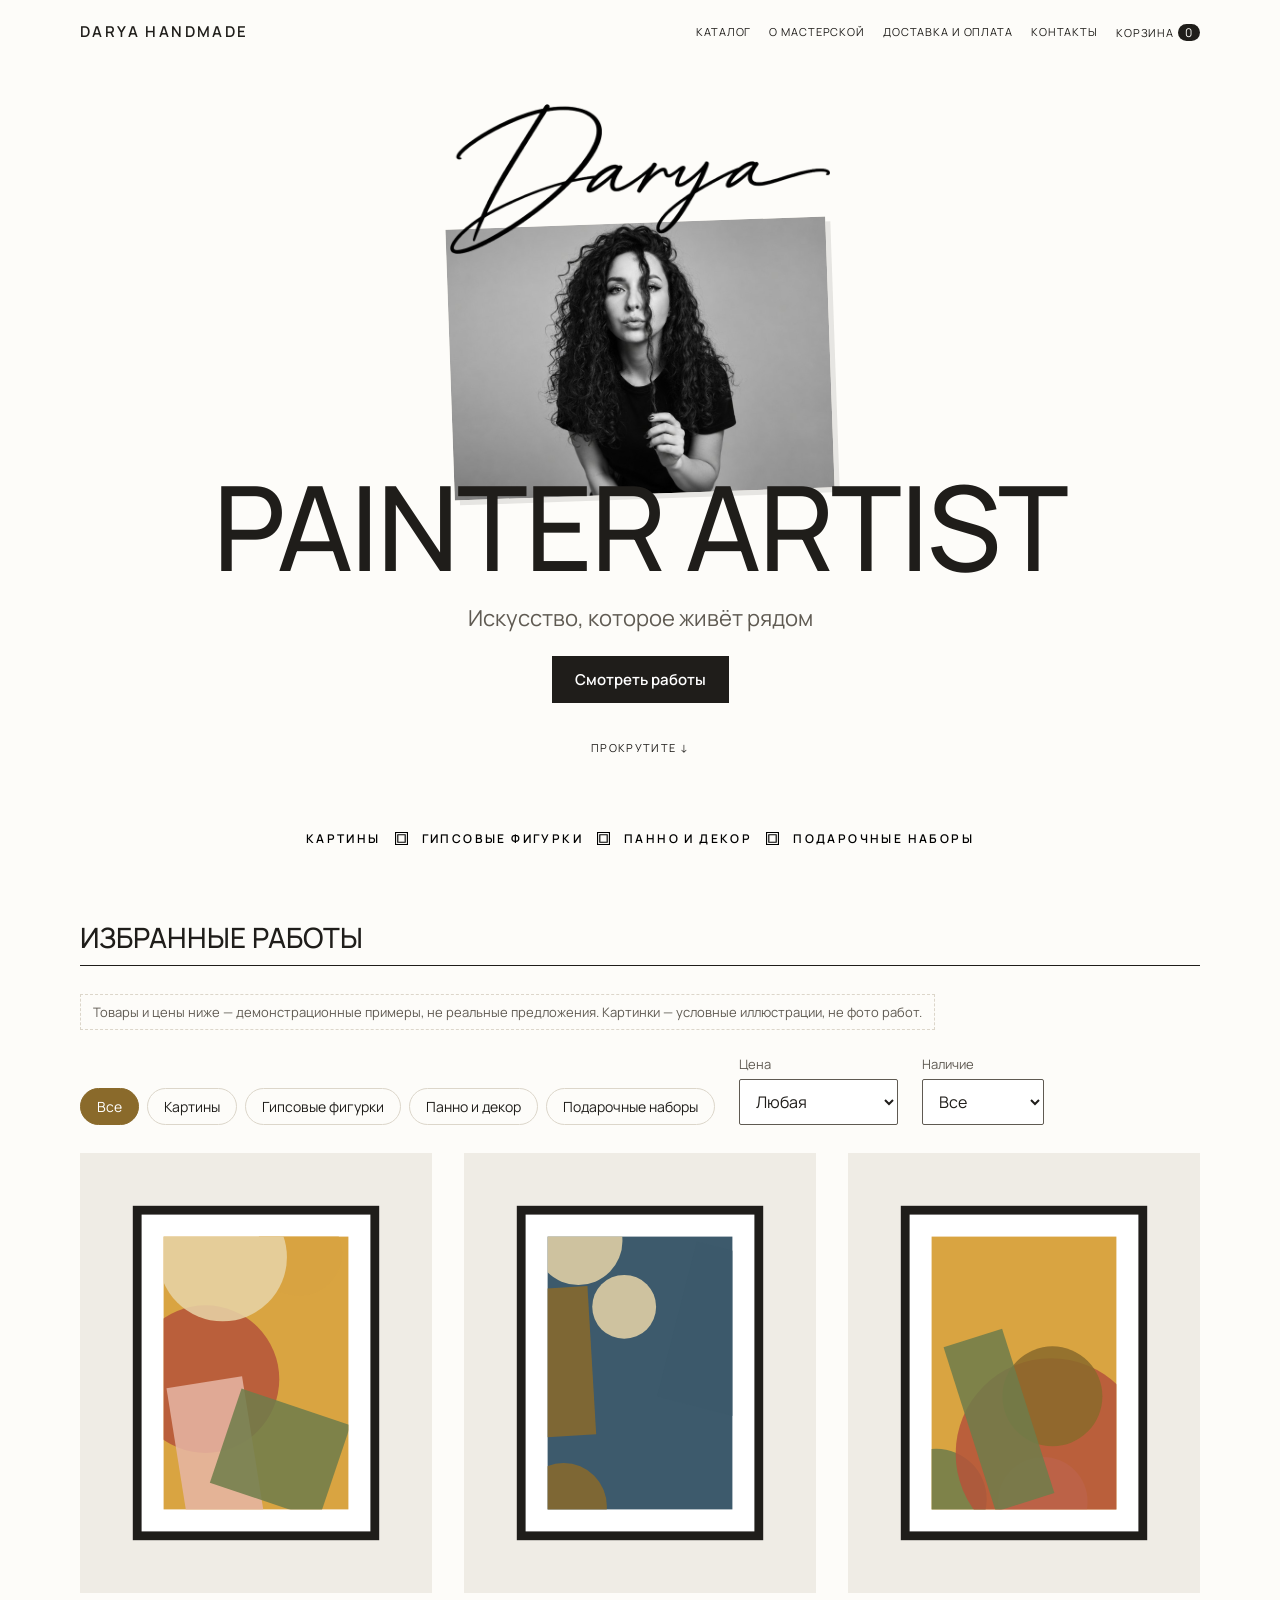
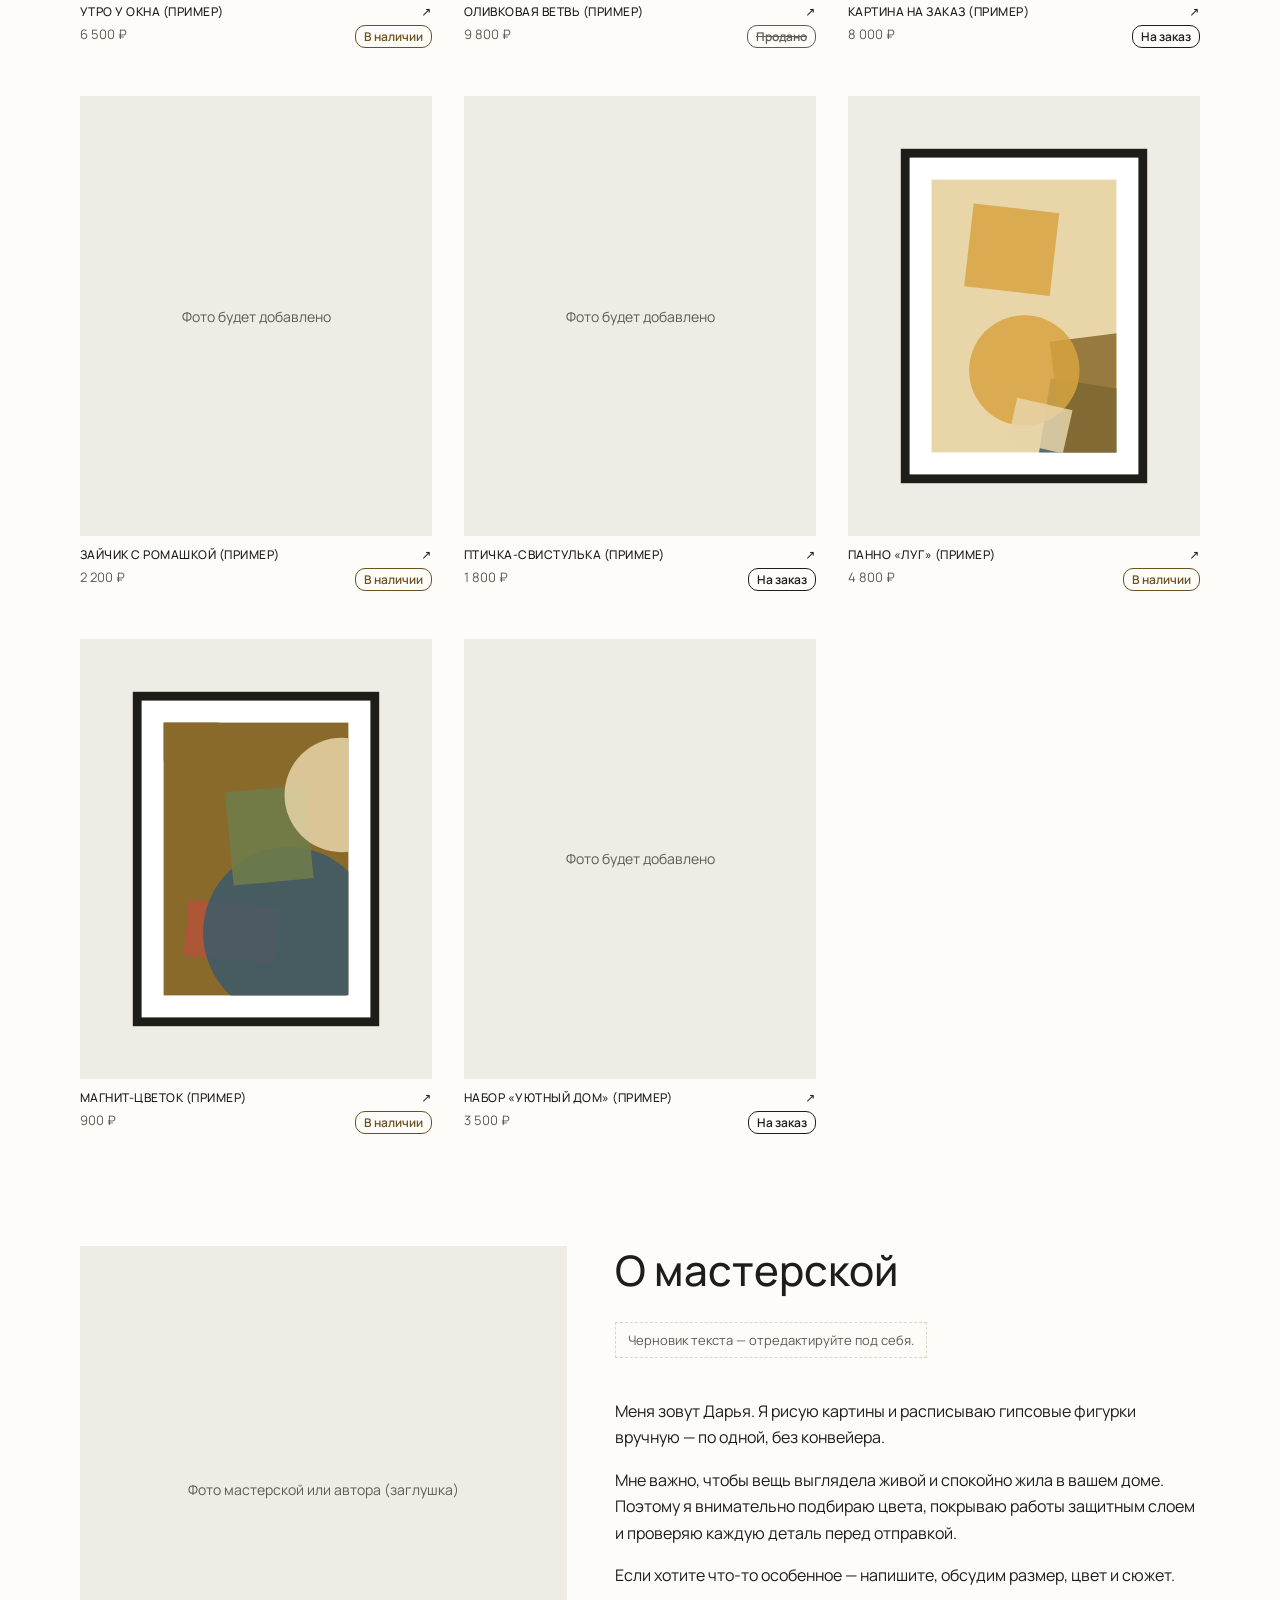
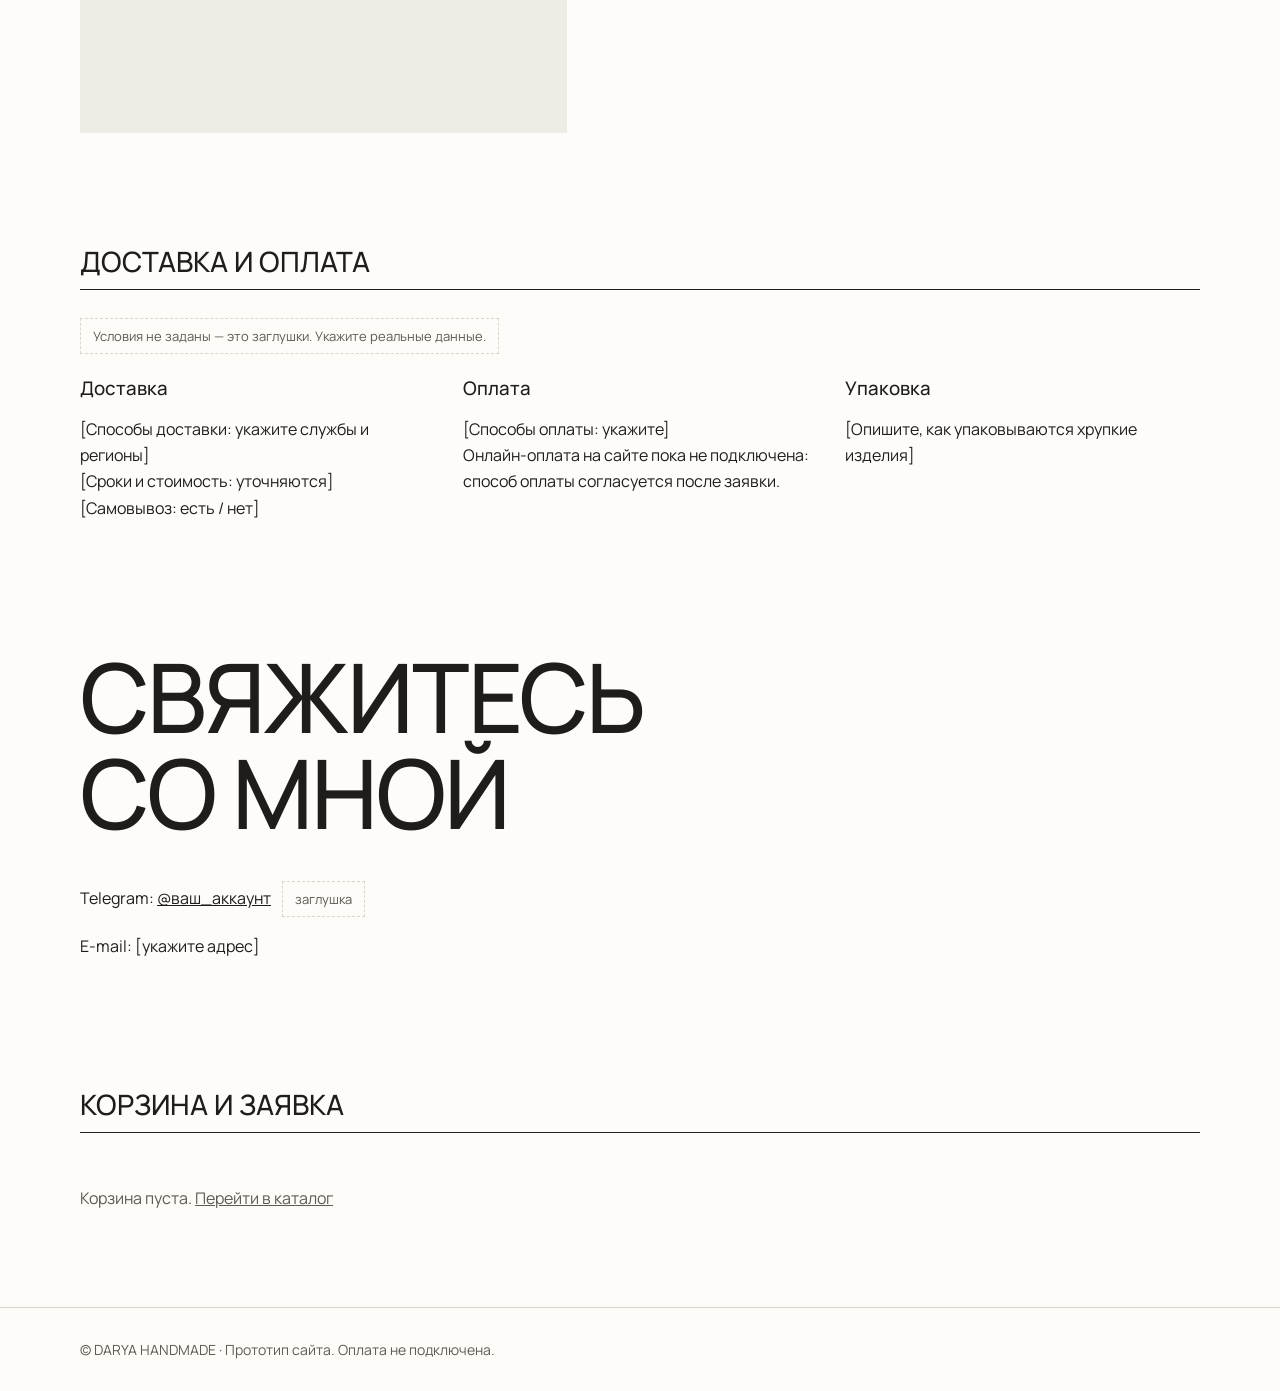
==== index.html @ d0658ecd "Add files via upload" ====
<!DOCTYPE html>
<html lang="ru">
<head>
<meta charset="utf-8">
<meta name="viewport" content="width=device-width, initial-scale=1, viewport-fit=cover">
<title>DARYA HANDMADE — авторские картины и гипсовые изделия</title>
<link rel="preconnect" href="https://fonts.googleapis.com"><link rel="preconnect" href="https://fonts.gstatic.com" crossorigin>
<link href="https://fonts.googleapis.com/css2?family=Manrope:wght@400;500;600&family=Pinyon+Script&display=swap" rel="stylesheet">
<meta name="description" content="DARYA HANDMADE: картины, расписанные вручную гипсовые фигурки, панно и подарочные наборы от авторской мастерской Дарьи.">
<meta property="og:title" content="DARYA HANDMADE — искусство, которое живёт рядом">
<meta property="og:description" content="Авторские картины и гипсовые изделия ручной работы.">
<style>
:root{--bg:#fdfcf9;--surface:#ffffff;--sand:#efece5;--olive:#8a6a2b;--olive-d:#6b5120;--text:#1f1d1a;--muted:#5f5a52;--line:#dcd6ca;--danger:#9b2c1f;
box-sizing:border-box;padding-top:env(safe-area-inset-top,0px);padding-bottom:env(safe-area-inset-bottom,0px)}
:root{color-scheme:light}

*{box-sizing:border-box}html{scroll-padding-top:env(safe-area-inset-top,0px);scroll-behavior:smooth}
body{margin:0;background:var(--bg);color:var(--text);font:16px/1.65 "Montserrat",system-ui,-apple-system,"Segoe UI",Roboto,sans-serif}
h1,h2,h3{font-family:"Cormorant Garamond",Georgia,"Times New Roman",serif;font-weight:500;line-height:1.15;margin:0}
a{color:inherit}.sans,button,input,select,textarea,label{font-family:system-ui,-apple-system,"Segoe UI",Roboto,sans-serif}
:focus-visible{outline:3px solid var(--olive);outline-offset:3px}
.wrap{max-width:1160px;margin:0 auto;padding:0 20px}
.skip{position:absolute;left:-999px}.skip:focus{left:10px;top:10px;background:var(--surface);padding:8px 12px;z-index:50}
header.top{position:sticky;top:env(safe-area-inset-top,0px);z-index:20;background:var(--bg);border-bottom:1px solid var(--line)}
header.top .wrap{display:flex;align-items:center;justify-content:space-between;gap:16px;min-height:64px;flex-wrap:wrap}
.logo{font-size:20px;letter-spacing:.22em;text-decoration:none}
nav{display:flex;gap:18px;flex-wrap:wrap;font:15px system-ui,sans-serif}nav a{text-decoration:none;padding:6px 0}nav a:hover{text-decoration:underline}
.btn{display:inline-block;border:1px solid var(--olive);background:var(--olive);color:#fff;padding:12px 22px;border-radius:2px;font:600 15px system-ui,sans-serif;cursor:pointer;text-decoration:none}
.btn{color:#fff}

.btn:hover{background:var(--olive-d)}.btn.ghost{background:transparent;color:var(--text);border-color:var(--text)}.btn.ghost:hover{background:var(--sand)}
.btn[disabled]{opacity:.5;cursor:not-allowed}
.hero{display:grid;grid-template-columns:1fr 1.1fr;gap:48px;align-items:center;padding:56px 0}
.hero small{letter-spacing:.2em;font:13px system-ui,sans-serif;color:var(--muted);text-transform:uppercase}
.hero h1{font-size:clamp(36px,5vw,64px);margin:14px 0 20px}.hero p{color:var(--muted);max-width:440px;margin:0 0 28px}
.ph{background:var(--sand);color:var(--muted);display:flex;align-items:center;justify-content:center;text-align:center;font:14px system-ui,sans-serif;padding:16px;width:100%;height:100%}
.hero .ph,.hero img{aspect-ratio:4/5;height:auto;border-radius:2px}
section{padding:56px 0;border-top:1px solid var(--line)}section>.wrap>h2,.sec-h{font-size:clamp(28px,3.5vw,42px);margin-bottom:28px}
.note{font:13px system-ui,sans-serif;color:var(--muted);border:1px dashed var(--line);padding:8px 12px;margin:0 0 24px;display:inline-block}
.tools{display:flex;flex-wrap:wrap;gap:12px 24px;align-items:end;margin-bottom:28px}
.chips{display:flex;gap:8px;flex-wrap:wrap}
.chip{border:1px solid var(--line);background:transparent;color:var(--text);padding:8px 16px;border-radius:20px;cursor:pointer;font:14px system-ui,sans-serif}
.chip[aria-pressed="true"]{background:var(--olive);color:#fff;border-color:var(--olive)}
label.f{display:flex;flex-direction:column;gap:4px;font-size:13px;color:var(--muted)}
select,input,textarea{font-size:16px;padding:10px 12px;border:1px solid var(--muted);background:var(--surface);color:var(--text);border-radius:2px;width:100%}
.grid{display:grid;grid-template-columns:repeat(auto-fill,minmax(250px,1fr));gap:32px 24px;list-style:none;margin:0;padding:0}
.card{background:none;border:0;padding:0;text-align:left;cursor:pointer;color:inherit;width:100%;font:inherit}
.card .im{aspect-ratio:4/5;overflow:hidden;background:var(--sand);margin-bottom:12px}.card img{width:100%;height:100%;object-fit:contain}
.card h3{font-size:20px}.meta{font:14px system-ui,sans-serif;color:var(--muted);display:flex;justify-content:space-between;gap:8px;margin-top:6px}
.tag{font:600 12px system-ui,sans-serif;padding:2px 8px;border:1px solid currentColor;border-radius:10px;white-space:nowrap}
.tag.stock{color:var(--olive-d)}.tag.order{color:var(--text)}.tag.sold{color:var(--muted);text-decoration:line-through}
.empty{color:var(--muted);padding:24px 0}
dialog{border:0;background:var(--surface);color:var(--text);padding:0;max-width:min(920px,calc(100vw - 24px));width:100%;max-height:calc(100vh - 24px);overflow:auto;border-radius:2px}
dialog::backdrop{background:rgba(30,30,30,.5)}
.dlg{padding:24px}.close{float:right;background:none;border:1px solid var(--line);color:var(--text);padding:6px 12px;cursor:pointer;border-radius:2px}
.pgrid{display:grid;grid-template-columns:1.1fr 1fr;gap:28px;clear:both}
.main-im{aspect-ratio:4/5;background:var(--sand)}.main-im img{width:100%;height:100%;object-fit:contain}
.thumbs{display:flex;gap:8px;margin-top:8px}.thumbs button{width:64px;height:64px;padding:0;border:2px solid transparent;background:var(--sand);cursor:pointer;overflow:hidden}.thumbs button[aria-current="true"]{border-color:var(--olive)}.thumbs img{width:100%;height:100%;object-fit:cover}
dl{margin:16px 0;font-size:15px}dt{font:600 13px system-ui,sans-serif;color:var(--muted);margin-top:10px;text-transform:uppercase;letter-spacing:.06em}dd{margin:2px 0 0}
.price{font-size:28px;margin:8px 0}
.about{display:grid;grid-template-columns:1fr 1.2fr;gap:48px;align-items:start}.about .ph{aspect-ratio:1;height:auto}
.cols{display:grid;grid-template-columns:repeat(auto-fit,minmax(260px,1fr));gap:28px}
.row{display:flex;gap:12px;align-items:center;padding:12px 0;border-bottom:1px solid var(--line)}.row .t{flex:1}
.qty{display:flex;align-items:center;gap:6px}.qty button{width:36px;height:36px;border:1px solid var(--muted);background:transparent;color:var(--text);cursor:pointer;font-size:18px}
.err{color:var(--danger);font:14px system-ui,sans-serif;margin-top:4px}
.field{margin:14px 0}.field>label{display:block;margin-bottom:4px;font-size:14px}
.status{font:14px system-ui,sans-serif;padding:12px;border:1px solid var(--line);margin-top:14px;background:var(--bg)}
footer{border-top:1px solid var(--line);padding:32px 0;color:var(--muted);font:14px system-ui,sans-serif}
.badge{background:var(--text);color:var(--bg);border-radius:10px;padding:0 7px;font-size:12px;margin-left:4px}
@media (max-width:760px){.hero,.about,.pgrid{grid-template-columns:1fr;gap:24px}.hero{padding:32px 0}}
@media (prefers-reduced-motion:reduce){html{scroll-behavior:auto}}
body,button,input,select,textarea,label,nav,.btn,.chip,.tag,.meta,.note,dt,.err,.status,footer,.hero small,.close,.ph,.sans,.badge{font-family:"Montserrat",system-ui,-apple-system,"Segoe UI",Roboto,sans-serif}
h1{font-size:clamp(40px,5.5vw,72px)}.card h3{font-size:24px}.price{font-family:"Cormorant Garamond",Georgia,serif;font-size:32px}
.frame{position:relative}.frame::before{content:"";position:absolute;inset:-14px -14px 14px 14px;border:1px solid var(--olive);border-radius:200px 200px 2px 2px}
.frame>div{position:relative}.hero .ph,.hero img{border-radius:200px 200px 2px 2px}
.frame .seal{position:absolute;left:-14px;bottom:-22px;width:112px;height:112px;background:var(--bg);border-radius:50%;z-index:2}.seal svg{width:100%;height:100%}.seal text{font-weight:600;font-size:10px;letter-spacing:.12em;fill:var(--olive-d);text-transform:uppercase}.seal .spin{transform-origin:60px 60px;animation:spin 40s linear infinite}@keyframes spin{to{transform:rotate(360deg)}}
.strip{display:flex;flex-wrap:wrap;justify-content:center;gap:6px 14px;border-block:1px solid var(--line);padding:16px 20px;font-size:12px;font-weight:600;letter-spacing:.2em;text-transform:uppercase;color:var(--olive-d)}
section>.wrap>h2::after{content:"";display:block;width:48px;height:1px;background:var(--olive);margin-top:14px}
.card .im{transition:transform .3s,box-shadow .3s}.card:hover .im,.card:focus-visible .im{transform:translateY(-4px);box-shadow:0 14px 28px rgba(110,80,20,.16)}
.card h3::after{content:"";display:block;width:0;height:1px;background:var(--olive);transition:width .3s;margin-top:4px}.card:hover h3::after{width:48px}
.rv{opacity:0;transform:translateY(16px);transition:opacity .6s,transform .6s}.rv.in{opacity:1;transform:none}
.badge{display:inline-block}.bump{animation:bump .4s}@keyframes bump{50%{transform:scale(1.6)}}
@media (prefers-reduced-motion:reduce){.seal .spin,.bump{animation:none}.rv{opacity:1;transform:none;transition:none}.card .im,.card h3::after{transition:none}}
.hero{display:none}
body,button,input,select,textarea,label,nav,.btn,.chip,.tag,.meta,.note,dt,.err,.status,footer,.close,.ph,.sans,.badge,h1,h2,h3,.price{font-family:"Manrope",system-ui,-apple-system,"Segoe UI",Roboto,sans-serif}
header.top{border-bottom:0}nav{font-size:11px;letter-spacing:.08em;text-transform:uppercase}.logo{font-size:15px;font-weight:600;letter-spacing:.16em}
.hero2{text-align:center;padding:40px 20px 56px;position:relative}
.nm{font-family:"Pinyon Script",cursive;font-size:clamp(64px,11vw,130px);line-height:1;font-weight:400;position:relative;z-index:2}
.ph2{width:min(320px,62vw);aspect-ratio:5/4;margin:calc(-1*clamp(10px,2.4vw,34px)) auto calc(-1*clamp(10px,2.2vw,30px));position:relative;z-index:1;transform:rotate(-4deg);box-shadow:10px 10px 0 rgba(31,29,26,.1);background:var(--sand);overflow:hidden}
.ph2 img{width:100%;height:100%;object-fit:cover}.ph2 .ph{border-radius:0}
.giant{font-size:clamp(28px,9.2vw,128px);font-weight:500;line-height:1;letter-spacing:-.02em;text-transform:uppercase;margin:0;position:relative;z-index:2}
.hero2 h1{font-size:clamp(16px,2vw,22px);font-weight:400;color:var(--muted);margin:22px 0 24px}
.scroll{display:block;margin-top:36px;font-size:11px;letter-spacing:.12em;text-transform:uppercase;text-decoration:none}
.btn{border-radius:0;background:var(--text);border-color:var(--text)}
.strip{border:0}
section{border-top:0}
section>.wrap>h2{font-size:clamp(20px,2.4vw,28px);text-transform:uppercase;font-weight:500;padding-bottom:12px;border-bottom:1px solid var(--text);margin-bottom:28px}
section>.wrap>h2::after{display:none}
section>.wrap>h2.big{font-size:clamp(40px,8vw,96px);border:0;line-height:1;letter-spacing:-.02em}
.grid{grid-template-columns:repeat(auto-fill,minmax(280px,1fr));gap:48px 32px}
.card .im{background:var(--sand)}
.card h3{display:flex;justify-content:space-between;font-size:12px;text-transform:uppercase;letter-spacing:.04em;font-weight:500}
.card h3::after{content:"\2197";display:inline;width:auto;height:auto;background:none;margin:0}.card:hover h3::after{width:auto;transform:translate(2px,-2px)}
.meta{font-size:13px}
body{padding:0 44px}
body::before,body::after{content:"";position:fixed;top:0;bottom:0;width:40px;pointer-events:none;z-index:5;background:url("data:image/svg+xml,%3Csvg xmlns='http://www.w3.org/2000/svg' viewBox='0 0 40 100' width='40' height='100'%3E%3Cg fill='none' stroke='%23b08d3c' stroke-width='1' stroke-linecap='round'%3E%3Cpath d='M2 0V100M38 0V100'/%3E%3Ccircle cx='20' cy='50' r='7'/%3E%3Ccircle cx='20' cy='50' r='2'/%3E%3Cpath d='M20 43V48M20 52V57M13 50H18M22 50H27'/%3E%3Cpath d='M20 43C20 36 11 37 11 30C11 25 17 25 17 29M20 43C20 36 29 37 29 30C29 25 23 25 23 29'/%3E%3Cpath d='M20 57C20 64 11 63 11 70C11 75 17 75 17 71M20 57C20 64 29 63 29 70C29 75 23 75 23 71'/%3E%3Ccircle cx='20' cy='12' r='1.8'/%3E%3Ccircle cx='20' cy='88' r='1.8'/%3E%3C/g%3E%3C/svg%3E") repeat-y center top}
body::before{left:0}body::after{right:0}
@media (max-width:760px){body{padding:0 22px}body::before,body::after{width:20px;background-size:20px auto}}
body{padding:0 0 0 100px}body::after{display:none}
body::before{width:90px;background:url("data:image/svg+xml,%3Csvg xmlns='http://www.w3.org/2000/svg' viewBox='0 0 100 100' width='90' height='90'%3E%3Cdefs%3E%3Cg id='q'%3E%3Cpath d='M54 47C54 40 58 36 63 36C64 41 60 47 54 47Z'/%3E%3Cpath d='M58 28C68 22 80 28 77 38C75 44 68 43 69 38'/%3E%3C/g%3E%3C/defs%3E%3Cg fill='none' stroke='%23b08d3c' stroke-width='.8' stroke-linecap='round'%3E%3Ccircle cx='50' cy='50' r='47'/%3E%3Ccircle cx='50' cy='50' r='44'/%3E%3Ccircle cx='50' cy='50' r='37'/%3E%3Ccircle cx='50' cy='50' r='34'/%3E%3Cpath d='M50 16V45M50 55V84M16 50H45M55 50H84'/%3E%3Ccircle cx='50' cy='50' r='5'/%3E%3Ccircle cx='50' cy='50' r='1.6'/%3E%3Cpath d='M50 46V54M46 50H54'/%3E%3Cuse href='%23q'/%3E%3Cuse href='%23q' transform='rotate(90 50 50)'/%3E%3Cuse href='%23q' transform='rotate(180 50 50)'/%3E%3Cuse href='%23q' transform='rotate(270 50 50)'/%3E%3Ccircle cx='50' cy='4.5' r='2.6'/%3E%3Ccircle cx='50' cy='95.5' r='2.6'/%3E%3Ccircle cx='4.5' cy='50' r='2.6'/%3E%3Ccircle cx='95.5' cy='50' r='2.6'/%3E%3Ccircle cx='82.2' cy='17.8' r='2.6'/%3E%3Ccircle cx='17.8' cy='17.8' r='2.6'/%3E%3Ccircle cx='17.8' cy='82.2' r='2.6'/%3E%3Ccircle cx='82.2' cy='82.2' r='2.6'/%3E%3Cpath d='M48.4 4.5H51.6M50 2.9V6.1M48.4 95.5H51.6M50 93.9V97.1M2.9 50H6.1M4.5 48.4V51.6M93.9 50H97.1M95.5 48.4V51.6M80.6 17.8H83.8M82.2 16.2V19.4M16.2 17.8H19.4M17.8 16.2V19.4M16.2 82.2H19.4M17.8 80.6V83.8M80.6 82.2H83.8M82.2 80.6V83.8'/%3E%3C/g%3E%3C/svg%3E") repeat-y left top}
@media (max-width:760px){body{padding:0 0 0 46px}body::before{width:42px;background-size:42px auto}}
body::before,body::after{display:none}body{padding:0}
@media (max-width:760px){body{padding:0}}
.nm img{display:block;margin:0 auto;width:min(460px,72vw);height:auto}
.nm img{width:min(380px,58vw);filter:brightness(0)}
.strip{color:#000;align-items:center}.strip svg{width:13px;height:13px;display:block;flex:none}
.ph2{aspect-ratio:4/3;width:min(380px,72vw)}.ph2 img{object-position:center 26%}
.ph2{transform:rotate(-2deg);box-shadow:5px 5px 0 rgba(31,29,26,.1)}
.ph2{aspect-ratio:1/1}
.ph2{aspect-ratio:1/1}
.ph2{aspect-ratio:4/3}
.ph2{aspect-ratio:7/5}.ph2 img{object-position:center}
</style>
</head>
<body>
<a class="skip" href="#catalog">К каталогу</a>
<header class="top"><div class="wrap">
<a class="logo" href="#top">DARYA HANDMADE</a>
<nav aria-label="Основная навигация"><a href="#catalog">Каталог</a><a href="#about">О мастерской</a><a href="#delivery">Доставка и оплата</a><a href="#contacts">Контакты</a>
<a href="#cart" id="cartLink" role="button">Корзина<span class="badge" id="cnt">0</span></a></nav>
</div></header>
<main id="top">
<div class="wrap hero">
<div><small>Авторская мастерская</small><h1>Искусство, которое живёт рядом</h1><p>Картины, расписанные вручную гипсовые фигурки, панно и подарочные наборы.</p><a class="btn" href="#catalog">Смотреть работы</a></div>
<div class="frame"><div id="heroImg"><div class="ph">Здесь будет крупное фото работы<br>(заглушка — замените в настройках HERO_IMAGE)</div></div><div class="seal" aria-hidden="true"><svg viewBox="0 0 120 120"><defs><path id="sc" d="M60,60 m-44,0 a44,44 0 1,1 88,0 a44,44 0 1,1 -88,0"/></defs><g class="spin"><text><textPath href="#sc" textLength="270" lengthAdjust="spacing">Ручная работа ✦ Handmade ✦ </textPath></text></g><text x="60" y="70" text-anchor="middle" style="font-family:'Cormorant Garamond',serif;font-size:30px;font-weight:600;letter-spacing:0">D</text></svg></div></div>
</div>

<div class="hero2"><div class="nm"><img src="[data-uri]" alt="Darya"></div><div class="ph2" id="portrait"><img src="[data-uri]" alt="Автор мастерской"></div><p class="giant" lang="en">Painter Artist</p><h1>Искусство, которое живёт рядом</h1><a class="btn" href="#catalog">Смотреть работы</a><a class="scroll" href="#catalog">Прокрутите ↓</a></div>
<div class="strip"><span>Картины</span><svg class="sq" viewBox="0 0 100 100" aria-hidden="true"><path fill="currentColor" fill-rule="evenodd" d="M0 0H100V100H0Z M8.5 8.5V91.5H91.5V8.5Z M17.2 17.2H82.8V82.8H17.2Z M25.9 25.9V74.1H74.1V25.9Z"/></svg><span>Гипсовые фигурки</span><svg class="sq" viewBox="0 0 100 100" aria-hidden="true"><path fill="currentColor" fill-rule="evenodd" d="M0 0H100V100H0Z M8.5 8.5V91.5H91.5V8.5Z M17.2 17.2H82.8V82.8H17.2Z M25.9 25.9V74.1H74.1V25.9Z"/></svg><span>Панно и декор</span><svg class="sq" viewBox="0 0 100 100" aria-hidden="true"><path fill="currentColor" fill-rule="evenodd" d="M0 0H100V100H0Z M8.5 8.5V91.5H91.5V8.5Z M17.2 17.2H82.8V82.8H17.2Z M25.9 25.9V74.1H74.1V25.9Z"/></svg><span>Подарочные наборы</span></div>
<section id="catalog"><div class="wrap">
<h2>Избранные работы</h2>
<p class="note">Товары и цены ниже — демонстрационные примеры, не реальные предложения. Картинки — условные иллюстрации, не фото работ.</p>
<div class="tools">
<div class="chips" id="cats" role="group" aria-label="Категории"></div>
<label class="f">Цена<select id="fPrice"><option value="">Любая</option><option value="0-3000">до 3 000 ₽</option><option value="3000-8000">3 000 – 8 000 ₽</option><option value="8000-999999">от 8 000 ₽</option></select></label>
<label class="f">Наличие<select id="fAvail"><option value="">Все</option><option value="stock">В наличии</option><option value="order">На заказ</option><option value="sold">Продано</option></select></label>
</div>
<ul class="grid" id="grid" aria-live="polite"></ul>
</div></section>

<section id="about"><div class="wrap about">
<div class="ph" role="img" aria-label="Заглушка для фото мастерской">Фото мастерской или автора (заглушка)</div>
<div><h2 class="sec-h">О мастерской</h2>
<p class="note">Черновик текста — отредактируйте под себя.</p>
<p>Меня зовут Дарья. Я рисую картины и расписываю гипсовые фигурки вручную — по одной, без конвейера.</p>
<p>Мне важно, чтобы вещь выглядела живой и спокойно жила в вашем доме. Поэтому я внимательно подбираю цвета, покрываю работы защитным слоем и проверяю каждую деталь перед отправкой.</p>
<p>Если хотите что-то особенное — напишите, обсудим размер, цвет и сюжет.</p></div>
</div></section>

<section id="delivery"><div class="wrap"><h2>Доставка и оплата</h2>
<p class="note">Условия не заданы — это заглушки. Укажите реальные данные.</p>
<div class="cols">
<div><h3>Доставка</h3><p>[Способы доставки: укажите службы и регионы]<br>[Сроки и стоимость: уточняются]<br>[Самовывоз: есть / нет]</p></div>
<div><h3>Оплата</h3><p>[Способы оплаты: укажите]<br>Онлайн-оплата на сайте пока не подключена: способ оплаты согласуется после заявки.</p></div>
<div><h3>Упаковка</h3><p>[Опишите, как упаковываются хрупкие изделия]</p></div>
</div></div></section>

<section id="contacts"><div class="wrap"><h2 class="big">Свяжитесь<br>со мной</h2>
<p>Telegram: <a id="tgLink" href="#">@ваш_аккаунт</a> <span class="note" style="margin:0 0 0 8px">заглушка</span></p>
<p>E-mail: [укажите адрес]</p>
</div></section>

<section id="cart"><div class="wrap"><h2>Корзина и заявка</h2>
<div id="cartBody"></div>
</div></section>
</main>
<footer><div class="wrap">© DARYA HANDMADE · Прототип сайта. Оплата не подключена.</div></footer>

<dialog id="pd" aria-labelledby="pdT"><div class="dlg"><button class="close" id="pdClose" type="button">Закрыть</button><div id="pdBody"></div></div></dialog>

<script>
// ============ НАСТРОЙКИ ============
var TELEGRAM_USER = "your_telegram"; // имя в Telegram без @
var HERO_IMAGE = "";var PORTRAIT_IMAGE = ""; /* фото автора */                 // ссылка на фото для главной
// ============ ТОВАРЫ (ДЕМО) ============
// Замените на свои или подключите CMS (см. инструкцию). images: ["https://..."]
// status: "stock" | "order" | "sold"; unique: true — ровно 1 шт.
var PRODUCTS = [
{id:"p1",cat:"Картины",title:"Утро у окна (пример)",price:6500,status:"stock",unique:true,lead:"",size:"40 × 50 см",materials:"Акрил, холст на подрамнике",care:"Беречь от прямого солнца и влаги, протирать сухой мягкой тканью.",desc:"Демонстрационное описание картины. Замените своим текстом.",images:[]},
{id:"p2",cat:"Картины",title:"Оливковая ветвь (пример)",price:9800,status:"sold",unique:true,lead:"",size:"50 × 70 см",materials:"Масло, холст",care:"Беречь от солнца и влаги.",desc:"Пример проданной работы — кнопка покупки недоступна.",images:[]},
{id:"p3",cat:"Картины",title:"Картина на заказ (пример)",price:8000,status:"order",unique:false,lead:"[срок: укажите] дней",size:"по договорённости",materials:"Акрил, холст",care:"Беречь от солнца и влаги.",desc:"Пример работы на заказ. Цена — ориентир.",images:[]},
{id:"p4",cat:"Гипсовые фигурки",title:"Зайчик с ромашкой (пример)",price:2200,status:"stock",unique:true,lead:"",size:"Высота 12 см",materials:"Гипс, акриловая роспись, защитный лак",care:"Хрупкое изделие: избегать падений и влаги, пыль убирать мягкой кистью.",desc:"Демонстрационное описание гипсовой фигурки.",images:[]},
{id:"p5",cat:"Гипсовые фигурки",title:"Птичка-свистулька (пример)",price:1800,status:"order",unique:false,lead:"[срок: укажите] дней",size:"Высота 9 см",materials:"Гипс, акрил, лак",care:"Беречь от падений и влаги.",desc:"Пример изделия на заказ — каждая роспись немного отличается.",images:[]},
{id:"p6",cat:"Панно и декор",title:"Панно «Луг» (пример)",price:4800,status:"stock",unique:true,lead:"",size:"30 × 30 см",materials:"Гипс, акрил",care:"Вешать вдали от батарей, протирать сухой тканью.",desc:"Демонстрационное описание панно.",images:[]},
{id:"p7",cat:"Панно и декор",title:"Магнит-цветок (пример)",price:900,status:"stock",stockQty:5,unique:false,lead:"",size:"6 см",materials:"Гипс, акрил, магнит",care:"Беречь от влаги.",desc:"Пример небольшого изделия, несколько штук.",images:[]},
{id:"p8",cat:"Подарочные наборы",title:"Набор «Уютный дом» (пример)",price:3500,status:"order",unique:false,lead:"[срок: укажите] дней",size:"Коробка 20 × 15 см",materials:"Гипс, акрил, упаковка",care:"Хрупко, беречь от влаги.",desc:"Пример подарочного набора из нескольких изделий.",images:[]}
];
function rnd(s){return function(){s=(s*9301+49297)%233280;return s/233280}}
function demoArt(i){var r=rnd(i*37+11),P=["#d9a441","#b5543a","#6f7d4a","#e8d5a8","#3d5a6c","#e7b7a5","#8a6a2b"],c=function(){return P[Math.floor(r()*P.length)]},s='<svg xmlns="http://www.w3.org/2000/svg" viewBox="0 0 400 500"><rect x="60" y="60" width="280" height="380" fill="#1f1d1a"/><rect x="70" y="70" width="260" height="360" fill="#fff"/><clipPath id="k"><rect x="95" y="95" width="210" height="310"/></clipPath><rect x="95" y="95" width="210" height="310" fill="'+c()+'"/><g clip-path="url(#k)">';
for(var j=0;j<5;j++){s+=r()>.5?'<circle cx="'+(95+r()*210)+'" cy="'+(95+r()*310)+'" r="'+(30+r()*80)+'" fill="'+c()+'" opacity=".85"/>':'<rect x="'+(60+r()*200)+'" y="'+(80+r()*280)+'" width="'+(60+r()*140)+'" height="'+(40+r()*160)+'" fill="'+c()+'" opacity=".85" transform="rotate('+(r()*40-20)+' 200 250)"/>'}
return"data:image/svg+xml,"+encodeURIComponent(s+'</g></svg>')}
PRODUCTS.forEach(function(p,i){if(!p.images.length&&(p.cat==="Картины"||p.cat==="Панно и декор"))p.images=[demoArt(i+1),demoArt(i+20)]});
var STATUS={stock:"В наличии",order:"На заказ",sold:"Продано"};
var CATS=["Все","Картины","Гипсовые фигурки","Панно и декор","Подарочные наборы"];
var $=function(s){return document.querySelector(s)};
var fmt=function(n){return n.toLocaleString("ru-RU")+" ₽"};
var esc=function(s){return String(s).replace(/[&<>"]/g,function(c){return{"&":"&amp;","<":"&lt;",">":"&gt;",'"':"&quot;"}[c]})};
var cat="Все",cart={},lastFocus=null;
try{cart=JSON.parse(localStorage.getItem("dh_cart")||"{}")||{}}catch(e){cart={}}
function save(){try{localStorage.setItem("dh_cart",JSON.stringify(cart))}catch(e){}}
function byId(id){return PRODUCTS.filter(function(p){return p.id===id})[0]}
function maxQty(p){return p.unique?1:(p.stockQty||10)}
function imgHtml(p,i,big){var s=p.images&&p.images[i];return s?'<img src="'+esc(s)+'" alt="'+esc(p.title)+'" loading="lazy" decoding="async">':'<div class="ph">Фото будет добавлено</div>'}

// Главная
if(HERO_IMAGE)$("#heroImg").innerHTML='<img src="'+esc(HERO_IMAGE)+'" alt="Авторская работа DARYA HANDMADE" style="width:100%;aspect-ratio:4/5;object-fit:contain">';
if(PORTRAIT_IMAGE)$("#portrait").innerHTML='<img src="'+esc(PORTRAIT_IMAGE)+'" alt="Дарья, автор мастерской">';
$("#tgLink").href="https://t.me/"+TELEGRAM_USER;

// Каталог
$("#cats").innerHTML=CATS.map(function(c){return '<button type="button" class="chip" data-c="'+c+'" aria-pressed="'+(c===cat)+'">'+c+'</button>'}).join("");
$("#cats").addEventListener("click",function(e){var b=e.target.closest("[data-c]");if(!b)return;cat=b.dataset.c;[].forEach.call($("#cats").children,function(x){x.setAttribute("aria-pressed",x===b)});render()});
$("#fPrice").onchange=$("#fAvail").onchange=render;
function render(){
 var pr=$("#fPrice").value.split("-"),av=$("#fAvail").value;
 var list=PRODUCTS.filter(function(p){return(cat==="Все"||p.cat===cat)&&(!av||p.status===av)&&(!pr[0]||(p.price>=+pr[0]&&p.price<+pr[1]))});
 $("#grid").innerHTML=list.length?list.map(function(p){return '<li><button type="button" class="card" data-id="'+p.id+'" aria-label="'+esc(p.title)+', '+fmt(p.price)+', '+STATUS[p.status]+'"><div class="im">'+imgHtml(p,0)+'</div><h3>'+esc(p.title)+'</h3><div class="meta"><span>'+fmt(p.price)+'</span><span class="tag '+p.status+'">'+STATUS[p.status]+'</span></div></button></li>'}).join(""):'<li class="empty">По выбранным условиям работ не найдено. Измените фильтры.</li>';
}
$("#grid").addEventListener("click",function(e){var b=e.target.closest("[data-id]");if(b)openProduct(b.dataset.id)});

// Карточка товара
function openProduct(id){
 var p=byId(id);lastFocus=document.activeElement;var n=Math.max(p.images.length,3);
 var th="";for(var i=0;i<n;i++)th+='<button type="button" data-i="'+i+'" aria-label="Фото '+(i+1)+'" aria-current="'+(i===0)+'">'+(p.images[i]?'<img src="'+esc(p.images[i])+'" alt="">':'')+'</button>';
 var act=p.status==="sold"?'<p><strong>Эта работа уже продана.</strong> Напишите, если хотите похожую.</p>':
  (p.status==="order"?'<p class="status"><strong>Изготовление на заказ.</strong> Срок: '+esc(p.lead)+'. Цена — ориентир, уточняется в заявке.</p>':'')+'<p><button class="btn" type="button" id="addBtn">Добавить в корзину</button></p><div class="err" id="addMsg" role="status"></div>';
 $("#pdBody").innerHTML='<div class="pgrid"><div><div class="main-im" id="mainIm">'+imgHtml(p,0)+'</div><div class="thumbs">'+th+'</div></div><div><span class="tag '+p.status+'">'+STATUS[p.status]+'</span><h2 id="pdT" style="margin-top:10px">'+esc(p.title)+'</h2><div class="price">'+fmt(p.price)+'</div><p>'+esc(p.desc)+'</p><dl><dt>Размеры</dt><dd>'+esc(p.size)+'</dd><dt>Материалы</dt><dd>'+esc(p.materials)+'</dd><dt>Уход</dt><dd>'+esc(p.care)+'</dd><dt>Наличие и срок</dt><dd>'+STATUS[p.status]+(p.lead?' · срок изготовления: '+esc(p.lead):'')+(p.unique?' · уникальная работа, 1 шт.':'')+'</dd></dl>'+act+'</div></div>';
 $("#pdBody").querySelector(".thumbs").onclick=function(e){var b=e.target.closest("button");if(!b)return;var i=+b.dataset.i;$("#mainIm").innerHTML=imgHtml(p,i);[].forEach.call(this.children,function(x){x.setAttribute("aria-current",x===b)})};
 var ab=$("#addBtn");if(ab)ab.onclick=function(){var q=cart[p.id]||0;if(q>=maxQty(p)){$("#addMsg").textContent=p.unique?"Это уникальная работа — в корзине может быть только одна.":"Достигнут максимум для этого товара.";return}
  cart[p.id]=q+1;save();drawCart();$("#addMsg").style.color="var(--olive-d)";$("#addMsg").textContent="Добавлено в корзину ✦"};
 $("#pd").showModal();
}
$("#pdClose").onclick=function(){$("#pd").close()};
$("#pd").addEventListener("close",function(){if(lastFocus)lastFocus.focus()});
$("#pd").addEventListener("click",function(e){if(e.target===this)this.close()});

// Корзина
function buildText(f){
 var t=["Заявка DARYA HANDMADE","Имя: "+f.name,"Связь: "+f.method+" — "+f.contact,""];var sum=0;
 Object.keys(cart).forEach(function(id){var p=byId(id);if(!p)return;sum+=p.price*cart[id];t.push("• "+p.title+" × "+cart[id]+" — "+fmt(p.price*cart[id])+(p.status==="order"?" (на заказ, срок "+p.lead+")":""))});
 t.push("","Ориентировочно: "+fmt(sum),"Пожелания к доставке: "+(f.wish||"—"));return t.join("\n");
}
function drawCart(){
 var ids=Object.keys(cart).filter(function(id){var p=byId(id);return p&&p.status!=="sold"&&cart[id]>0});
 Object.keys(cart).forEach(function(id){if(ids.indexOf(id)<0)delete cart[id]});save();
 var n=ids.reduce(function(a,id){return a+cart[id]},0);$("#cnt").textContent=n;if(window._n!==undefined&&n>window._n){$("#cnt").classList.remove("bump");void $("#cnt").offsetWidth;$("#cnt").classList.add("bump")}window._n=n;
 if(!ids.length){$("#cartBody").innerHTML='<p class="empty">Корзина пуста. <a href="#catalog">Перейти в каталог</a></p>';return}
 var sum=0,h=ids.map(function(id){var p=byId(id);sum+=p.price*cart[id];
  return '<div class="row"><div class="t"><strong>'+esc(p.title)+'</strong><br><span class="sans" style="font-size:14px;color:var(--muted)">'+fmt(p.price)+(p.status==="order"?' · на заказ, срок: '+esc(p.lead):'')+(p.unique?' · уникальная, 1 шт.':'')+'</span></div><div class="qty"><button type="button" data-m="'+id+'" aria-label="Уменьшить количество">−</button><span aria-live="polite">'+cart[id]+'</span><button type="button" data-p="'+id+'" aria-label="Увеличить количество"'+(cart[id]>=maxQty(p)?' disabled':'')+'>+</button></div><button type="button" class="chip" data-r="'+id+'">Удалить</button></div>'}).join("");
 var keep=$("#oform");var vals=keep?{n:$("#fName").value,m:$("#fMethod").value,c:$("#fContact").value,w:$("#fWish").value}:{n:"",m:"Telegram",c:"",w:""};
 $("#cartBody").innerHTML=h+'<p class="price">Итого: '+fmt(sum)+' <span class="sans" style="font-size:13px;color:var(--muted)">(ориентировочно, без доставки)</span></p>'+
 '<form id="oform" novalidate><h3 style="margin:24px 0 8px">Оформление заявки</h3><div class="field"><label for="fName">Имя *</label><input id="fName" autocomplete="name"><div class="err" id="eName"></div></div><div class="field"><label for="fMethod">Способ связи *</label><select id="fMethod"><option>Telegram</option><option>Телефон</option><option>E-mail</option></select></div><div class="field"><label for="fContact">Ваш контакт (ник, номер или e-mail) *</label><input id="fContact"><div class="err" id="eContact"></div></div><div class="field"><label for="fWish">Пожелания к доставке</label><textarea id="fWish" rows="3"></textarea></div><button class="btn" type="submit">Подготовить заявку</button></form><div id="res"></div>';
 $("#fName").value=vals.n;$("#fMethod").value=vals.m;$("#fContact").value=vals.c;$("#fWish").value=vals.w;
}
$("#cartBody").addEventListener("click",function(e){var b=e.target.closest("button");if(!b)return;var d=b.dataset,id=d.m||d.p||d.r;if(!id)return;
 if(d.p&&cart[id]<maxQty(byId(id)))cart[id]++;if(d.m)cart[id]--;if(d.r)delete cart[id];save();drawCart()});
$("#cartBody").addEventListener("submit",function(e){e.preventDefault();
 var f={name:$("#fName").value.trim(),method:$("#fMethod").value,contact:$("#fContact").value.trim(),wish:$("#fWish").value.trim()};
 $("#eName").textContent=f.name?"":"Укажите имя.";$("#eContact").textContent=f.contact?"":"Укажите, как с вами связаться.";
 if(!f.name||!f.contact)return;
 var text=buildText(f);
 $("#res").innerHTML='<div class="status" role="status"><strong>Заявка пока НЕ отправлена.</strong> Автоматическая отправка не подключена. Скопируйте текст и отправьте его в Telegram — Дарья ответит и согласует оплату и доставку.<pre class="sans" style="white-space:pre-wrap;margin:12px 0" id="otext"></pre><button class="btn" type="button" id="copyB">Скопировать текст</button> <a class="btn ghost" target="_blank" rel="noopener" href="https://t.me/'+TELEGRAM_USER+'?text='+encodeURIComponent(text)+'">Открыть Telegram</a><div id="cmsg" class="sans" role="status"></div></div>';
 $("#otext").textContent=text;
 $("#copyB").onclick=function(){var m=$("#cmsg");try{navigator.clipboard.writeText(text).then(function(){m.textContent="Текст скопирован."},function(){m.textContent="Не удалось скопировать — выделите текст вручную."})}catch(x){m.textContent="Не удалось скопировать — выделите текст вручную."}};
});
$("#cartLink").onclick=function(e){e.preventDefault();$("#cart").scrollIntoView();$("#cartBody").setAttribute("tabindex","-1");$("#cartBody").focus()};
render();drawCart();
try{if("IntersectionObserver" in window&&!matchMedia("(prefers-reduced-motion:reduce)").matches){var io=new IntersectionObserver(function(es){es.forEach(function(e){if(e.isIntersecting){e.target.classList.add("in");io.unobserve(e.target)}})},{threshold:.08});document.querySelectorAll("section>.wrap,.hero>*").forEach(function(el){el.classList.add("rv");io.observe(el)})}}catch(e){}
</script>
</body>
</html>
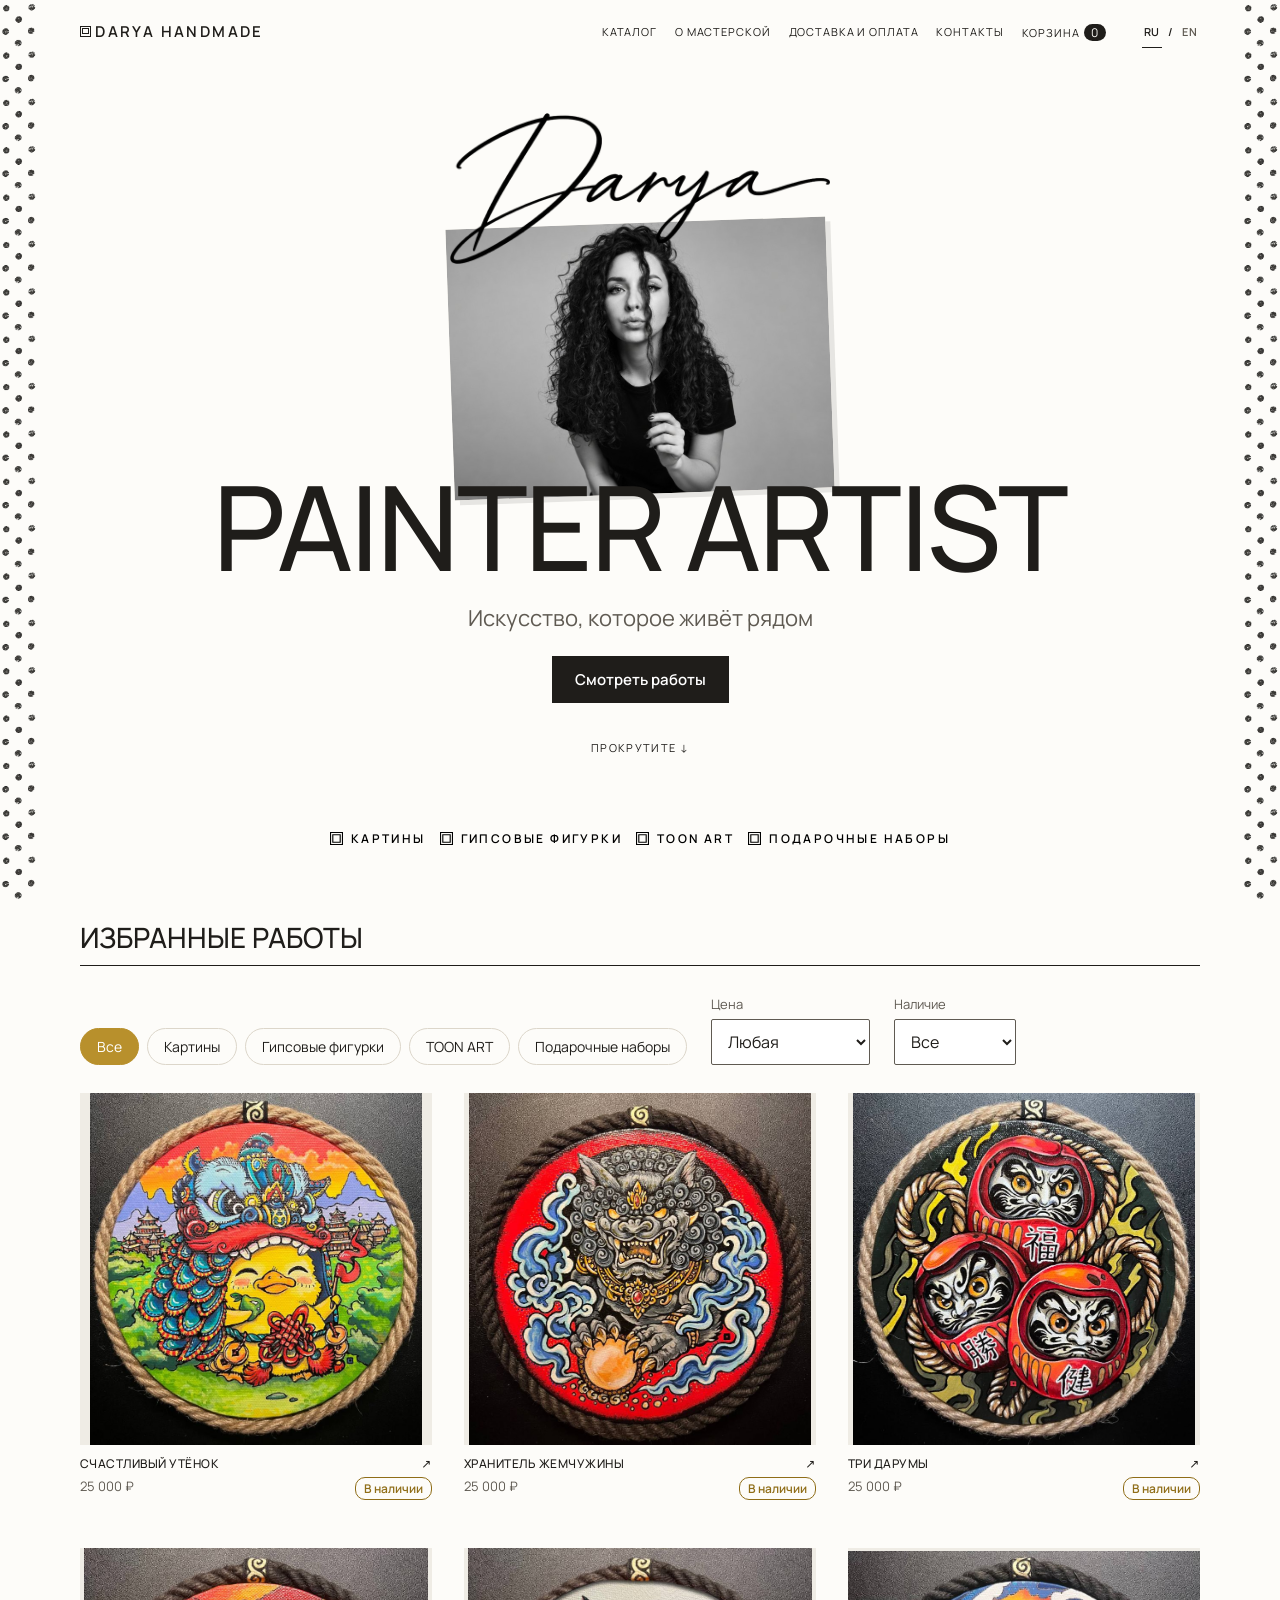
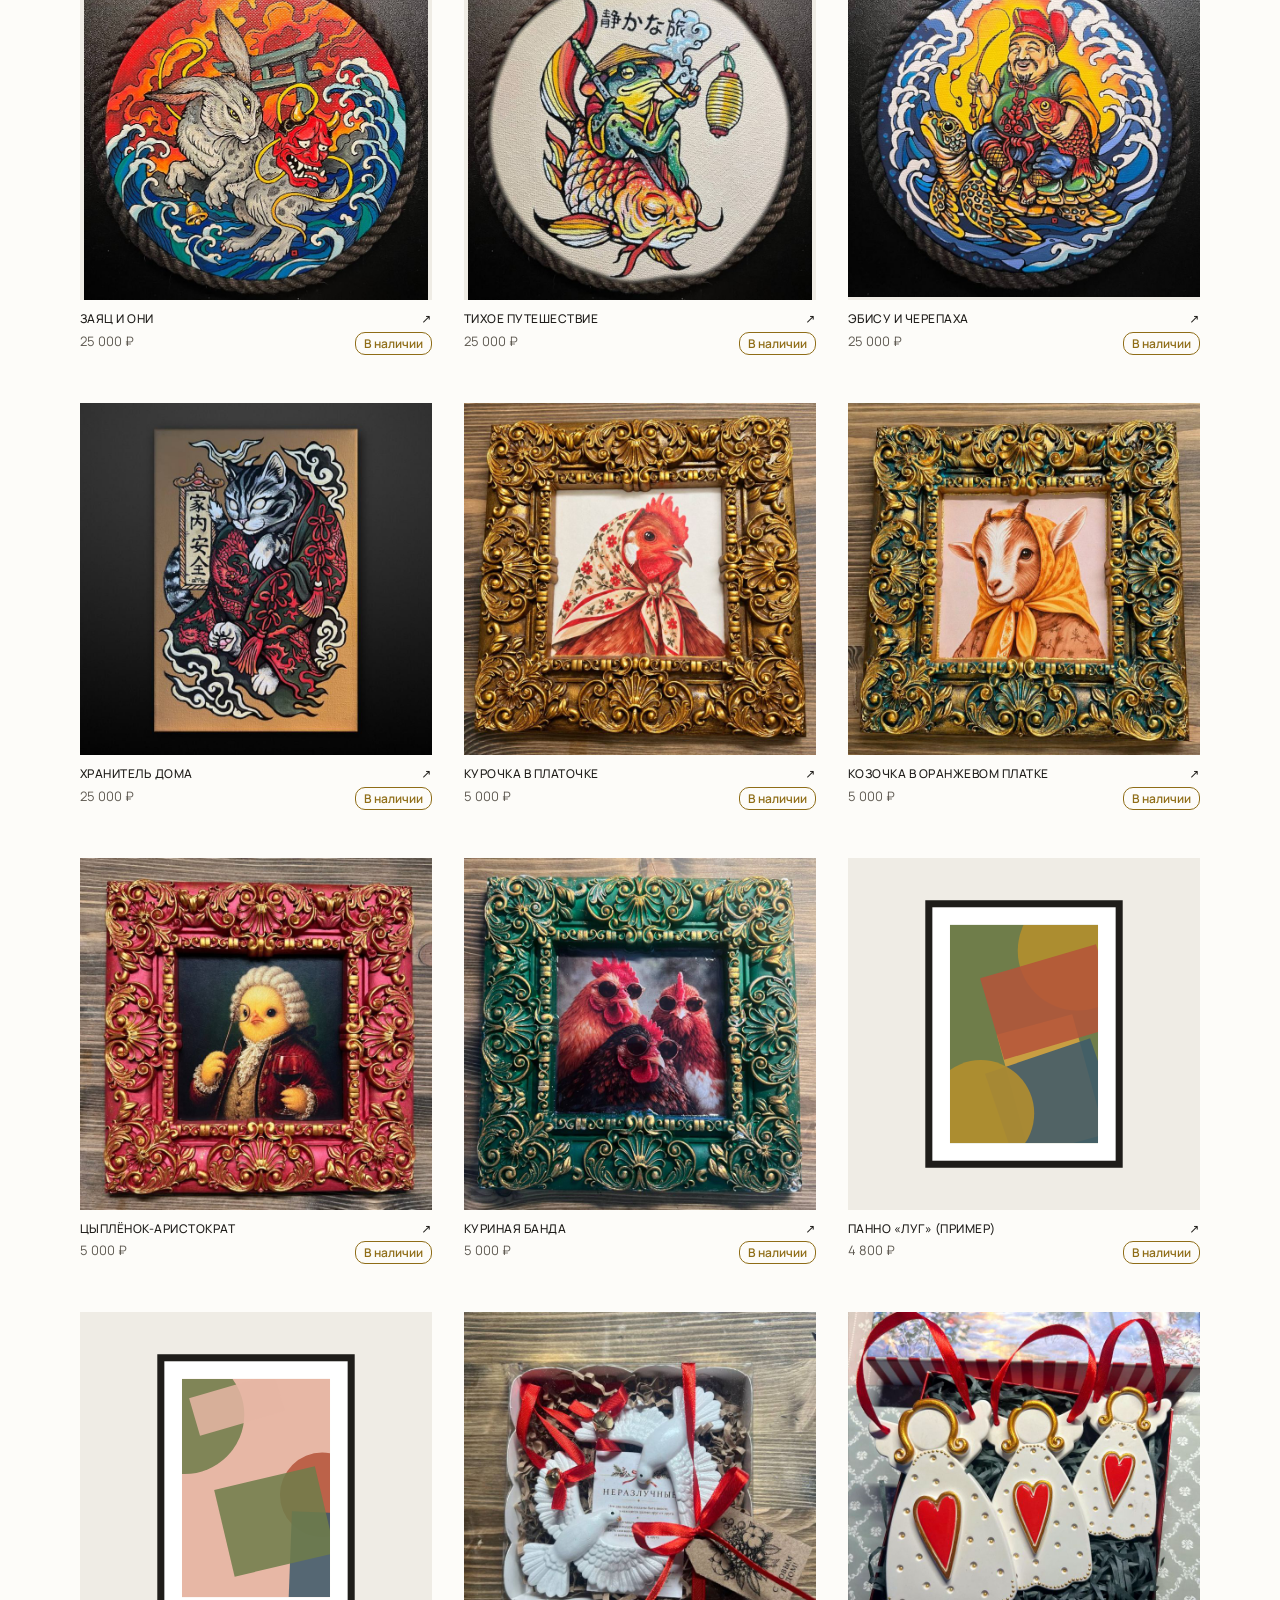
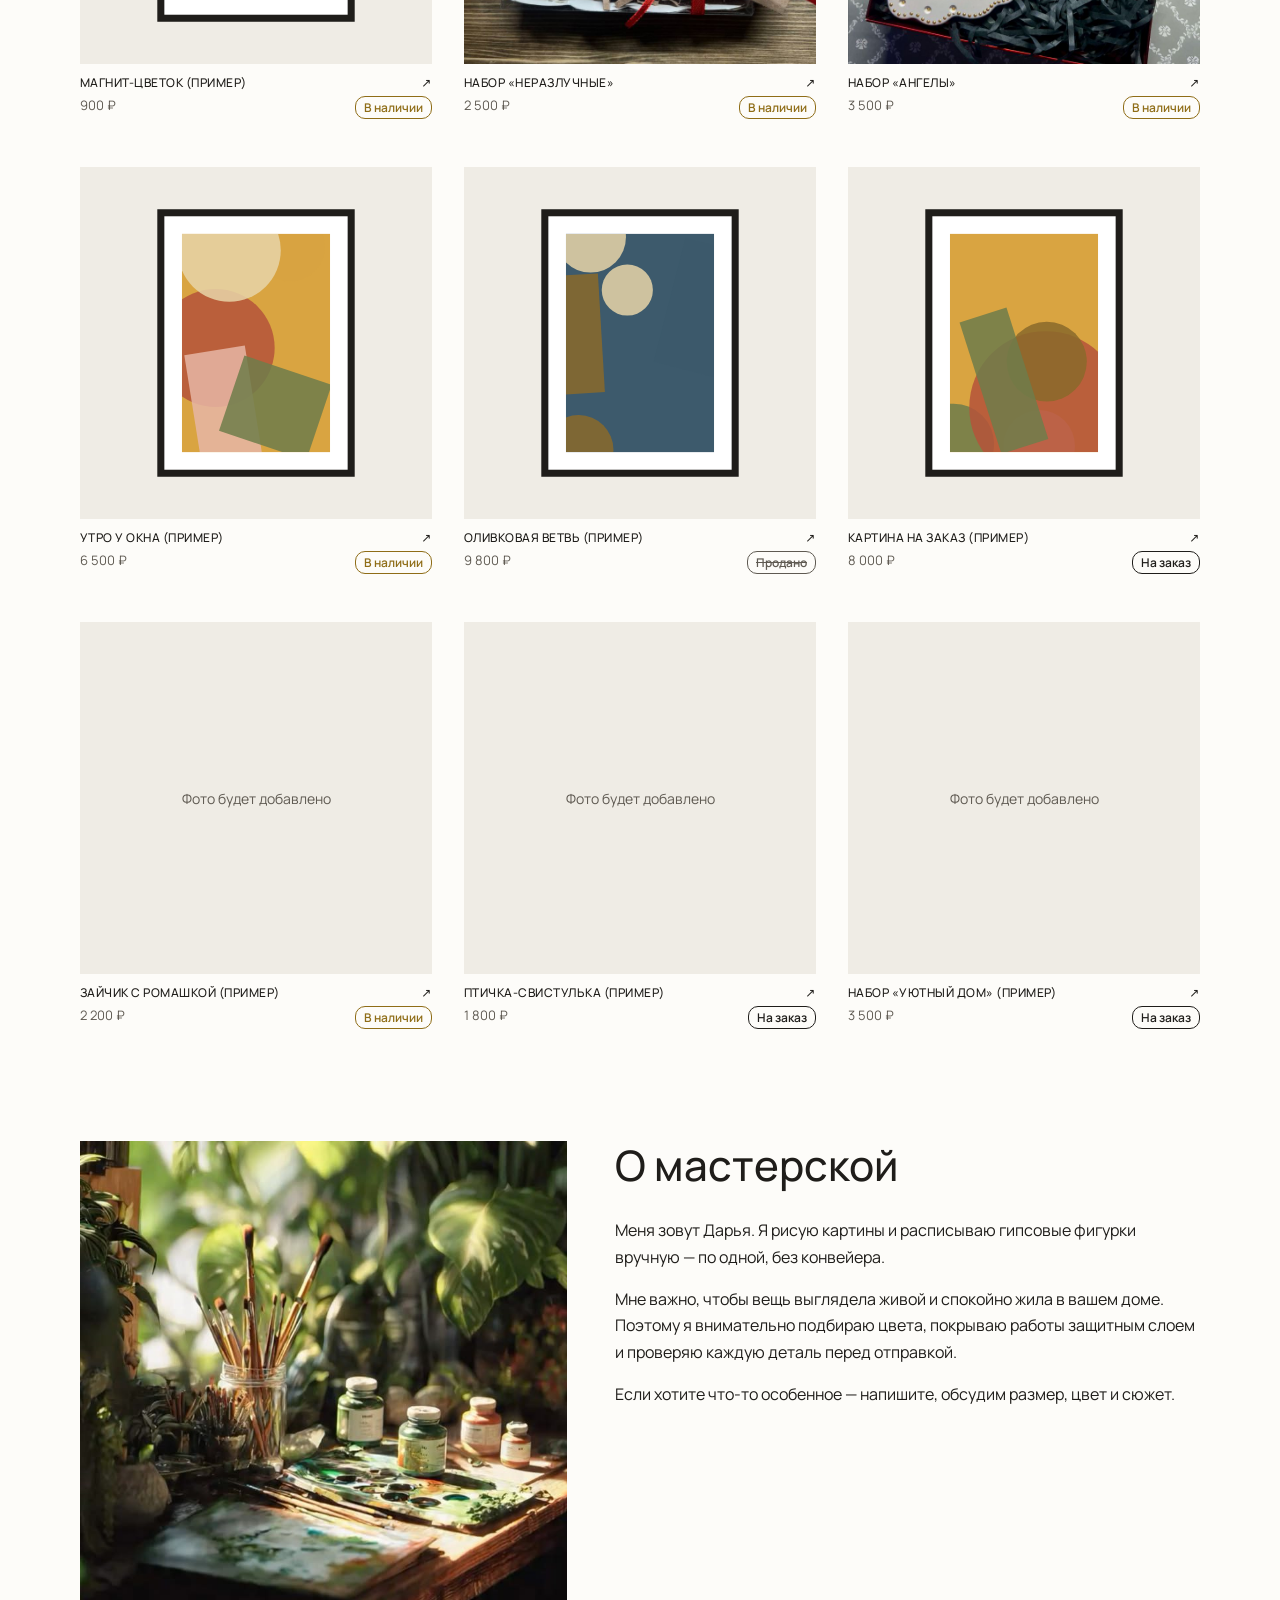
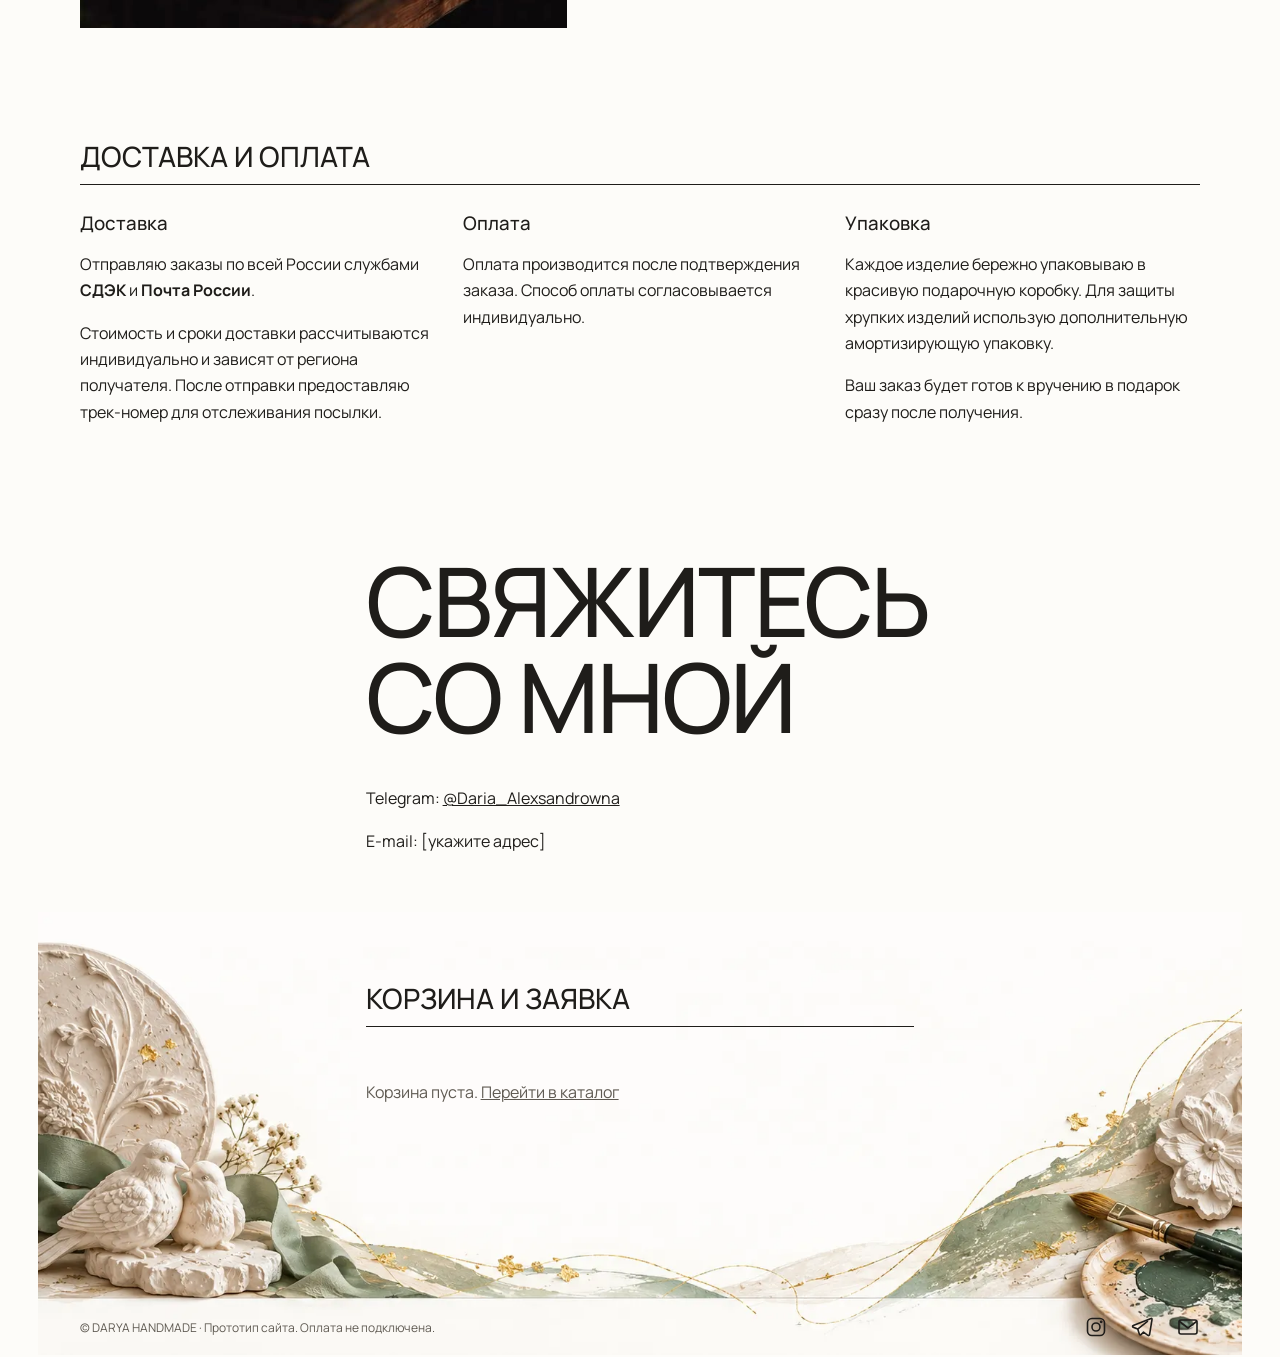
==== commit 9c67a861: "Restore published storefront and preserve all catalogue items" ====
--- a/index.html
+++ b/index.html
@@ -3,14 +3,14 @@
 <head>
 <meta charset="utf-8">
 <meta name="viewport" content="width=device-width, initial-scale=1, viewport-fit=cover">
-<title>DARYA HANDMADE — авторские картины и гипсовые изделия</title>
+<title>DARYA HANDMADE — авторские картины и гипсовые изделия</title>
 <link rel="preconnect" href="https://fonts.googleapis.com"><link rel="preconnect" href="https://fonts.gstatic.com" crossorigin>
 <link href="https://fonts.googleapis.com/css2?family=Manrope:wght@400;500;600&family=Pinyon+Script&display=swap" rel="stylesheet">
-<meta name="description" content="DARYA HANDMADE: картины, расписанные вручную гипсовые фигурки, панно и подарочные наборы от авторской мастерской Дарьи.">
-<meta property="og:title" content="DARYA HANDMADE — искусство, которое живёт рядом">
+<meta name="description" content="DARYA HANDMADE: картины, расписанные вручную гипсовые фигурки, TOON ART и подарочные наборы от авторской мастерской Дарьи.">
+<meta property="og:title" content="DARYA HANDMADE — искусство, которое живёт рядом">
 <meta property="og:description" content="Авторские картины и гипсовые изделия ручной работы.">
 <style>
-:root{--bg:#fdfcf9;--surface:#ffffff;--sand:#efece5;--olive:#8a6a2b;--olive-d:#6b5120;--text:#1f1d1a;--muted:#5f5a52;--line:#dcd6ca;--danger:#9b2c1f;
+:root{--bg:#fdfcf9;--surface:#ffffff;--sand:#efece5;--olive:#b8902c;--olive-d:#8f6d17;--text:#1f1d1a;--muted:#5f5a52;--line:#dcd6ca;--danger:#9b2c1f;
 box-sizing:border-box;padding-top:env(safe-area-inset-top,0px);padding-bottom:env(safe-area-inset-bottom,0px)}
 :root{color-scheme:light}
 
@@ -120,53 +120,99 @@
 .ph2{aspect-ratio:1/1}
 .ph2{aspect-ratio:4/3}
 .ph2{aspect-ratio:7/5}.ph2 img{object-position:center}
+
+.burger{display:none}
+@media (max-width:760px){
+header.top .wrap{flex-wrap:wrap;gap:0 12px;min-height:56px;position:relative}
+header.top .logo{order:1;margin-right:auto}
+header.top nav{display:contents}
+header.top nav a{order:4;display:none;flex:1 0 100%;padding:14px 0;border-top:1px solid var(--line);font-size:12px}
+header.top nav a#cartLink{order:2;display:inline-flex;align-items:center;flex:none;padding:6px 0;border:0}
+header.top.open nav a{display:block}
+header.top.open nav a#cartLink{display:inline-flex}
+.burger{order:3;display:inline-flex;flex-direction:column;justify-content:center;gap:5px;width:40px;height:40px;padding:10px;background:none;border:0;cursor:pointer}
+.burger span,.burger::before,.burger::after{content:"";display:block;height:2px;width:100%;background:currentColor;transition:transform .2s,opacity .2s}
+header.top.open .burger span{opacity:0}
+header.top.open .burger::before{transform:translateY(7px) rotate(45deg)}
+header.top.open .burger::after{transform:translateY(-7px) rotate(-45deg)}
+.strip{flex-wrap:nowrap;justify-content:flex-start;gap:0 8px;padding:12px 14px;font-size:9px;letter-spacing:.1em;overflow-x:auto;white-space:nowrap;scrollbar-width:none}
+.strip::-webkit-scrollbar{display:none}
+.strip svg{width:9px;height:9px}
+.hero2{padding-bottom:32px}
+section{padding:28px 0}
+section>.wrap>h2,.sec-h{margin-bottom:20px}
+}
+@media (max-width:760px){header.top{position:static}.burger{color:var(--text);-webkit-tap-highlight-color:transparent}.strip{padding-left:20px}}
+.nm{top:2.5mm}
+.logo{display:inline-flex;align-items:baseline;gap:.3em}.logo svg{width:.72em;height:.72em;width:1cap;height:1cap;flex:none;display:block}
+.logo .lsq{display:block;flex:none;box-sizing:border-box;position:relative;width:.72em;height:.72em;width:1cap;height:1cap;border:.125em solid currentColor}
+.logo .lsq::after{content:"";position:absolute;inset:.08em;border:.125em solid currentColor}
+.lang{display:inline-flex;align-items:center;gap:6px;font-size:11px;font-weight:600;letter-spacing:.08em}
+.lang button{background:none;border:0;padding:6px 2px;cursor:pointer;font:inherit;letter-spacing:inherit;color:var(--muted)}
+.lang button[aria-pressed="true"]{color:var(--text);box-shadow:0 1px 0 currentColor}
+@media (min-width:761px){header.top nav{margin-left:auto}.lang{margin-left:20px}}
+@media (max-width:760px){.lang{display:none}header.top.open .lang{display:flex;order:5;flex:1 0 100%;padding:12px 0;border-top:1px solid var(--line)}}
+.strip .si{display:inline-flex;align-items:center;gap:8px}
+@media (max-width:760px){.strip{display:grid;grid-template-columns:auto auto;justify-content:center;gap:10px 18px;overflow:visible;white-space:nowrap;font-size:10px;letter-spacing:.1em;padding:16px 14px}.strip svg{width:10px;height:10px}}
+.card .im,.main-im{aspect-ratio:1/1}
+.edge{position:fixed;top:0;bottom:0;width:1cm;background:url([data-uri]) no-repeat round;background-size:100% auto;pointer-events:none;z-index:5}.edge-l{left:0}.edge-r{right:0}
+body{padding-left:1cm;padding-right:1cm}
+.about .ph{padding:0;overflow:hidden}.about .ph img{display:block;width:100%;height:100%;object-fit:cover;object-position:35% 60%}
+.deco{margin-top:clamp(0px,2vw,24px)}.deco img{display:block;width:100%;max-width:1800px;height:auto;margin:0 auto}
+footer.foot2{position:relative;z-index:2;border-top:0;padding:0;margin-top:calc(-1*min(4.5vw,74px))}
+.foot-in{display:flex;align-items:center;justify-content:space-between;gap:12px 24px;flex-wrap:wrap;padding-top:18px;padding-bottom:18px}
+.foot-in .copy{margin:0;font-size:12px;color:var(--muted)}
+.social{display:flex;align-items:center;gap:22px}.social a{display:inline-flex;color:var(--text);transition:color .2s}.social a:hover{color:var(--olive-d)}
+@media (max-width:600px){.foot-in{justify-content:center;text-align:center;padding-top:22px}.foot-in .copy{flex:1 0 100%}.social{justify-content:center}}
+@media (min-width:1100px){#contacts,#cart{position:relative;z-index:2}#contacts .wrap,#cart .wrap{max-width:min(780px,46vw)}.deco{position:relative;z-index:1;margin-top:-24%;pointer-events:none}}
+@media (max-width:760px){.edge{width:.55cm}body{padding-left:.55cm;padding-right:.55cm}}
 </style>
 </head>
 <body>
+<div class="edge edge-l" aria-hidden="true"></div><div class="edge edge-r" aria-hidden="true"></div>
 <a class="skip" href="#catalog">К каталогу</a>
 <header class="top"><div class="wrap">
-<a class="logo" href="#top">DARYA HANDMADE</a>
-<nav aria-label="Основная навигация"><a href="#catalog">Каталог</a><a href="#about">О мастерской</a><a href="#delivery">Доставка и оплата</a><a href="#contacts">Контакты</a>
+<a class="logo" href="#top"><i class="lsq" aria-hidden="true"></i><span>DARYA HANDMADE</span></a>
+<nav id="nav" aria-label="Основная навигация"><a href="#catalog">Каталог</a><a href="#about">О мастерской</a><a href="#delivery">Доставка и оплата</a><a href="#contacts">Контакты</a>
 <a href="#cart" id="cartLink" role="button">Корзина<span class="badge" id="cnt">0</span></a></nav>
+<div class="lang" role="group" aria-label="Language"><button type="button" data-l="ru" aria-pressed="true">RU</button><span aria-hidden="true">/</span><button type="button" data-l="en" aria-pressed="false">EN</button></div>
+<button class="burger" id="burger" type="button" aria-label="Меню" aria-expanded="false" aria-controls="nav"><span></span></button>
 </div></header>
 <main id="top">
 <div class="wrap hero">
-<div><small>Авторская мастерская</small><h1>Искусство, которое живёт рядом</h1><p>Картины, расписанные вручную гипсовые фигурки, панно и подарочные наборы.</p><a class="btn" href="#catalog">Смотреть работы</a></div>
-<div class="frame"><div id="heroImg"><div class="ph">Здесь будет крупное фото работы<br>(заглушка — замените в настройках HERO_IMAGE)</div></div><div class="seal" aria-hidden="true"><svg viewBox="0 0 120 120"><defs><path id="sc" d="M60,60 m-44,0 a44,44 0 1,1 88,0 a44,44 0 1,1 -88,0"/></defs><g class="spin"><text><textPath href="#sc" textLength="270" lengthAdjust="spacing">Ручная работа ✦ Handmade ✦ </textPath></text></g><text x="60" y="70" text-anchor="middle" style="font-family:'Cormorant Garamond',serif;font-size:30px;font-weight:600;letter-spacing:0">D</text></svg></div></div>
+<div><small>Авторская мастерская</small><h1>Искусство, которое живёт рядом</h1><p>Картины, расписанные вручную гипсовые фигурки, TOON ART и подарочные наборы.</p><a class="btn" href="#catalog">Смотреть работы</a></div>
+<div class="frame"><div id="heroImg"><div class="ph">Здесь будет крупное фото работы<br>(заглушка — замените в настройках HERO_IMAGE)</div></div><div class="seal" aria-hidden="true"><svg viewBox="0 0 120 120"><defs><path id="sc" d="M60,60 m-44,0 a44,44 0 1,1 88,0 a44,44 0 1,1 -88,0"/></defs><g class="spin"><text><textPath href="#sc" textLength="270" lengthAdjust="spacing">Ручная работа ✦ Handmade ✦ </textPath></text></g><text x="60" y="70" text-anchor="middle" style="font-family:'Cormorant Garamond',serif;font-size:30px;font-weight:600;letter-spacing:0">D</text></svg></div></div>
 </div>
 
 <div class="hero2"><div class="nm"><img src="[data-uri]" alt="Darya"></div><div class="ph2" id="portrait"><img src="[data-uri]" alt="Автор мастерской"></div><p class="giant" lang="en">Painter Artist</p><h1>Искусство, которое живёт рядом</h1><a class="btn" href="#catalog">Смотреть работы</a><a class="scroll" href="#catalog">Прокрутите ↓</a></div>
-<div class="strip"><span>Картины</span><svg class="sq" viewBox="0 0 100 100" aria-hidden="true"><path fill="currentColor" fill-rule="evenodd" d="M0 0H100V100H0Z M8.5 8.5V91.5H91.5V8.5Z M17.2 17.2H82.8V82.8H17.2Z M25.9 25.9V74.1H74.1V25.9Z"/></svg><span>Гипсовые фигурки</span><svg class="sq" viewBox="0 0 100 100" aria-hidden="true"><path fill="currentColor" fill-rule="evenodd" d="M0 0H100V100H0Z M8.5 8.5V91.5H91.5V8.5Z M17.2 17.2H82.8V82.8H17.2Z M25.9 25.9V74.1H74.1V25.9Z"/></svg><span>Панно и декор</span><svg class="sq" viewBox="0 0 100 100" aria-hidden="true"><path fill="currentColor" fill-rule="evenodd" d="M0 0H100V100H0Z M8.5 8.5V91.5H91.5V8.5Z M17.2 17.2H82.8V82.8H17.2Z M25.9 25.9V74.1H74.1V25.9Z"/></svg><span>Подарочные наборы</span></div>
+<div class="strip"><span class="si"><svg class="sq" viewBox="0 0 100 100" aria-hidden="true"><path fill="currentColor" fill-rule="evenodd" d="M0 0H100V100H0Z M8.5 8.5V91.5H91.5V8.5Z M17.2 17.2H82.8V82.8H17.2Z M25.9 25.9V74.1H74.1V25.9Z"/></svg><span>Картины</span></span><span class="si"><svg class="sq" viewBox="0 0 100 100" aria-hidden="true"><path fill="currentColor" fill-rule="evenodd" d="M0 0H100V100H0Z M8.5 8.5V91.5H91.5V8.5Z M17.2 17.2H82.8V82.8H17.2Z M25.9 25.9V74.1H74.1V25.9Z"/></svg><span>Гипсовые фигурки</span></span><span class="si"><svg class="sq" viewBox="0 0 100 100" aria-hidden="true"><path fill="currentColor" fill-rule="evenodd" d="M0 0H100V100H0Z M8.5 8.5V91.5H91.5V8.5Z M17.2 17.2H82.8V82.8H17.2Z M25.9 25.9V74.1H74.1V25.9Z"/></svg><span>TOON ART</span></span><span class="si"><svg class="sq" viewBox="0 0 100 100" aria-hidden="true"><path fill="currentColor" fill-rule="evenodd" d="M0 0H100V100H0Z M8.5 8.5V91.5H91.5V8.5Z M17.2 17.2H82.8V82.8H17.2Z M25.9 25.9V74.1H74.1V25.9Z"/></svg><span>Подарочные наборы</span></span></div>
 <section id="catalog"><div class="wrap">
 <h2>Избранные работы</h2>
-<p class="note">Товары и цены ниже — демонстрационные примеры, не реальные предложения. Картинки — условные иллюстрации, не фото работ.</p>
 <div class="tools">
 <div class="chips" id="cats" role="group" aria-label="Категории"></div>
-<label class="f">Цена<select id="fPrice"><option value="">Любая</option><option value="0-3000">до 3 000 ₽</option><option value="3000-8000">3 000 – 8 000 ₽</option><option value="8000-999999">от 8 000 ₽</option></select></label>
+<label class="f">Цена<select id="fPrice"><option value="">Любая</option><option value="0-3000">до 3 000 ₽</option><option value="3000-8000">3 000 – 8 000 ₽</option><option value="8000-999999">от 8 000 ₽</option></select></label>
 <label class="f">Наличие<select id="fAvail"><option value="">Все</option><option value="stock">В наличии</option><option value="order">На заказ</option><option value="sold">Продано</option></select></label>
 </div>
 <ul class="grid" id="grid" aria-live="polite"></ul>
 </div></section>
 
 <section id="about"><div class="wrap about">
-<div class="ph" role="img" aria-label="Заглушка для фото мастерской">Фото мастерской или автора (заглушка)</div>
+<div class="ph"><img src="[data-uri]" alt="Мастерская Дарьи: кисти, краски и палитра среди растений" loading="lazy" decoding="async"></div>
 <div><h2 class="sec-h">О мастерской</h2>
-<p class="note">Черновик текста — отредактируйте под себя.</p>
-<p>Меня зовут Дарья. Я рисую картины и расписываю гипсовые фигурки вручную — по одной, без конвейера.</p>
+<p>Меня зовут Дарья. Я рисую картины и расписываю гипсовые фигурки вручную — по одной, без конвейера.</p>
 <p>Мне важно, чтобы вещь выглядела живой и спокойно жила в вашем доме. Поэтому я внимательно подбираю цвета, покрываю работы защитным слоем и проверяю каждую деталь перед отправкой.</p>
-<p>Если хотите что-то особенное — напишите, обсудим размер, цвет и сюжет.</p></div>
+<p>Если хотите что-то особенное — напишите, обсудим размер, цвет и сюжет.</p></div>
 </div></section>
 
 <section id="delivery"><div class="wrap"><h2>Доставка и оплата</h2>
-<p class="note">Условия не заданы — это заглушки. Укажите реальные данные.</p>
 <div class="cols">
-<div><h3>Доставка</h3><p>[Способы доставки: укажите службы и регионы]<br>[Сроки и стоимость: уточняются]<br>[Самовывоз: есть / нет]</p></div>
-<div><h3>Оплата</h3><p>[Способы оплаты: укажите]<br>Онлайн-оплата на сайте пока не подключена: способ оплаты согласуется после заявки.</p></div>
-<div><h3>Упаковка</h3><p>[Опишите, как упаковываются хрупкие изделия]</p></div>
+<div><h3>Доставка</h3><p>Отправляю заказы по всей России службами <strong>СДЭК</strong> и <strong>Почта России</strong>.</p><p>Стоимость и сроки доставки рассчитываются индивидуально и зависят от региона получателя. После отправки предоставляю трек-номер для отслеживания посылки.</p></div>
+<div><h3>Оплата</h3><p>Оплата производится после подтверждения заказа. Способ оплаты согласовывается индивидуально.</p></div>
+<div><h3>Упаковка</h3><p>Каждое изделие бережно упаковываю в красивую подарочную коробку. Для защиты хрупких изделий использую дополнительную амортизирующую упаковку.</p><p>Ваш заказ будет готов к вручению в подарок сразу после получения.</p></div>
 </div></div></section>
 
 <section id="contacts"><div class="wrap"><h2 class="big">Свяжитесь<br>со мной</h2>
-<p>Telegram: <a id="tgLink" href="#">@ваш_аккаунт</a> <span class="note" style="margin:0 0 0 8px">заглушка</span></p>
+<p>Telegram: <a id="tgLink" href="https://t.me/Daria_Alexsandrowna">@Daria_Alexsandrowna</a></p>
 <p>E-mail: [укажите адрес]</p>
 </div></section>
 
@@ -174,34 +220,51 @@
 <div id="cartBody"></div>
 </div></section>
 </main>
-<footer><div class="wrap">© DARYA HANDMADE · Прототип сайта. Оплата не подключена.</div></footer>
+<div class="deco" aria-hidden="true"><img src="[data-uri]